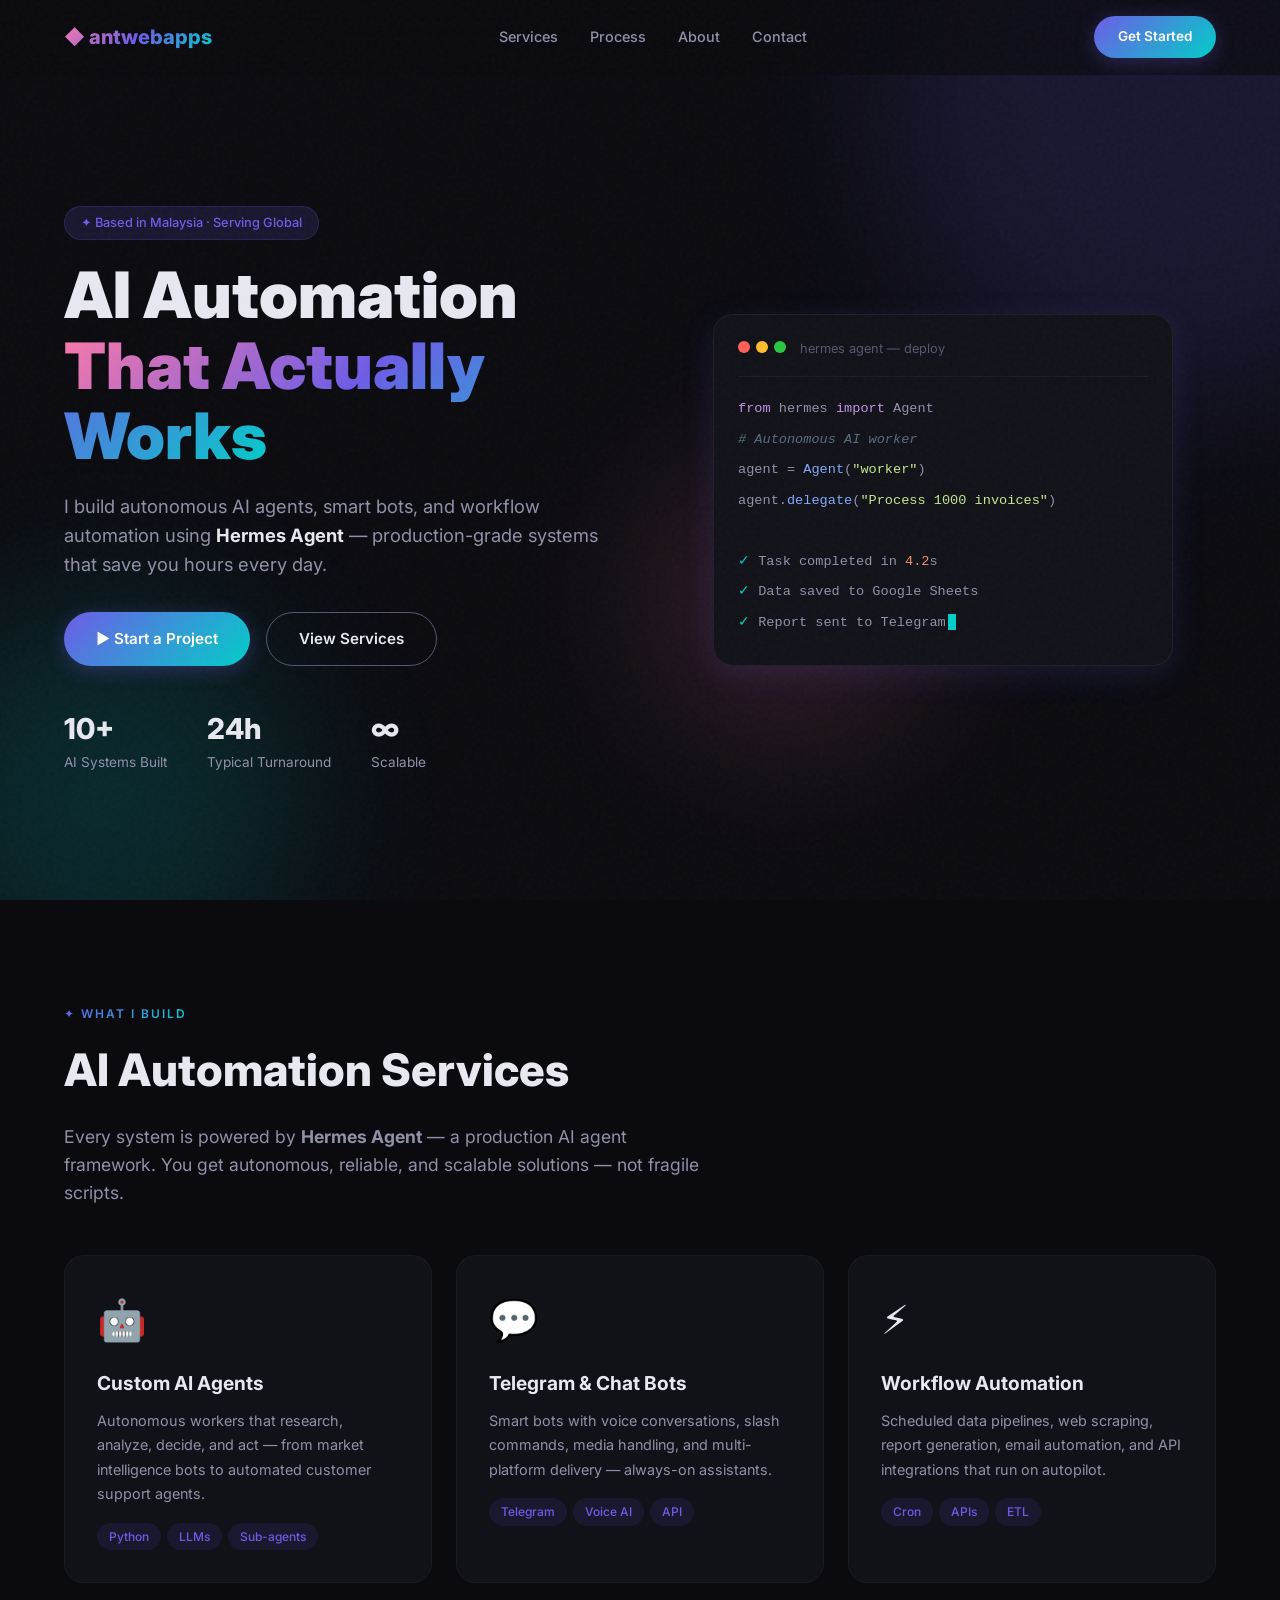
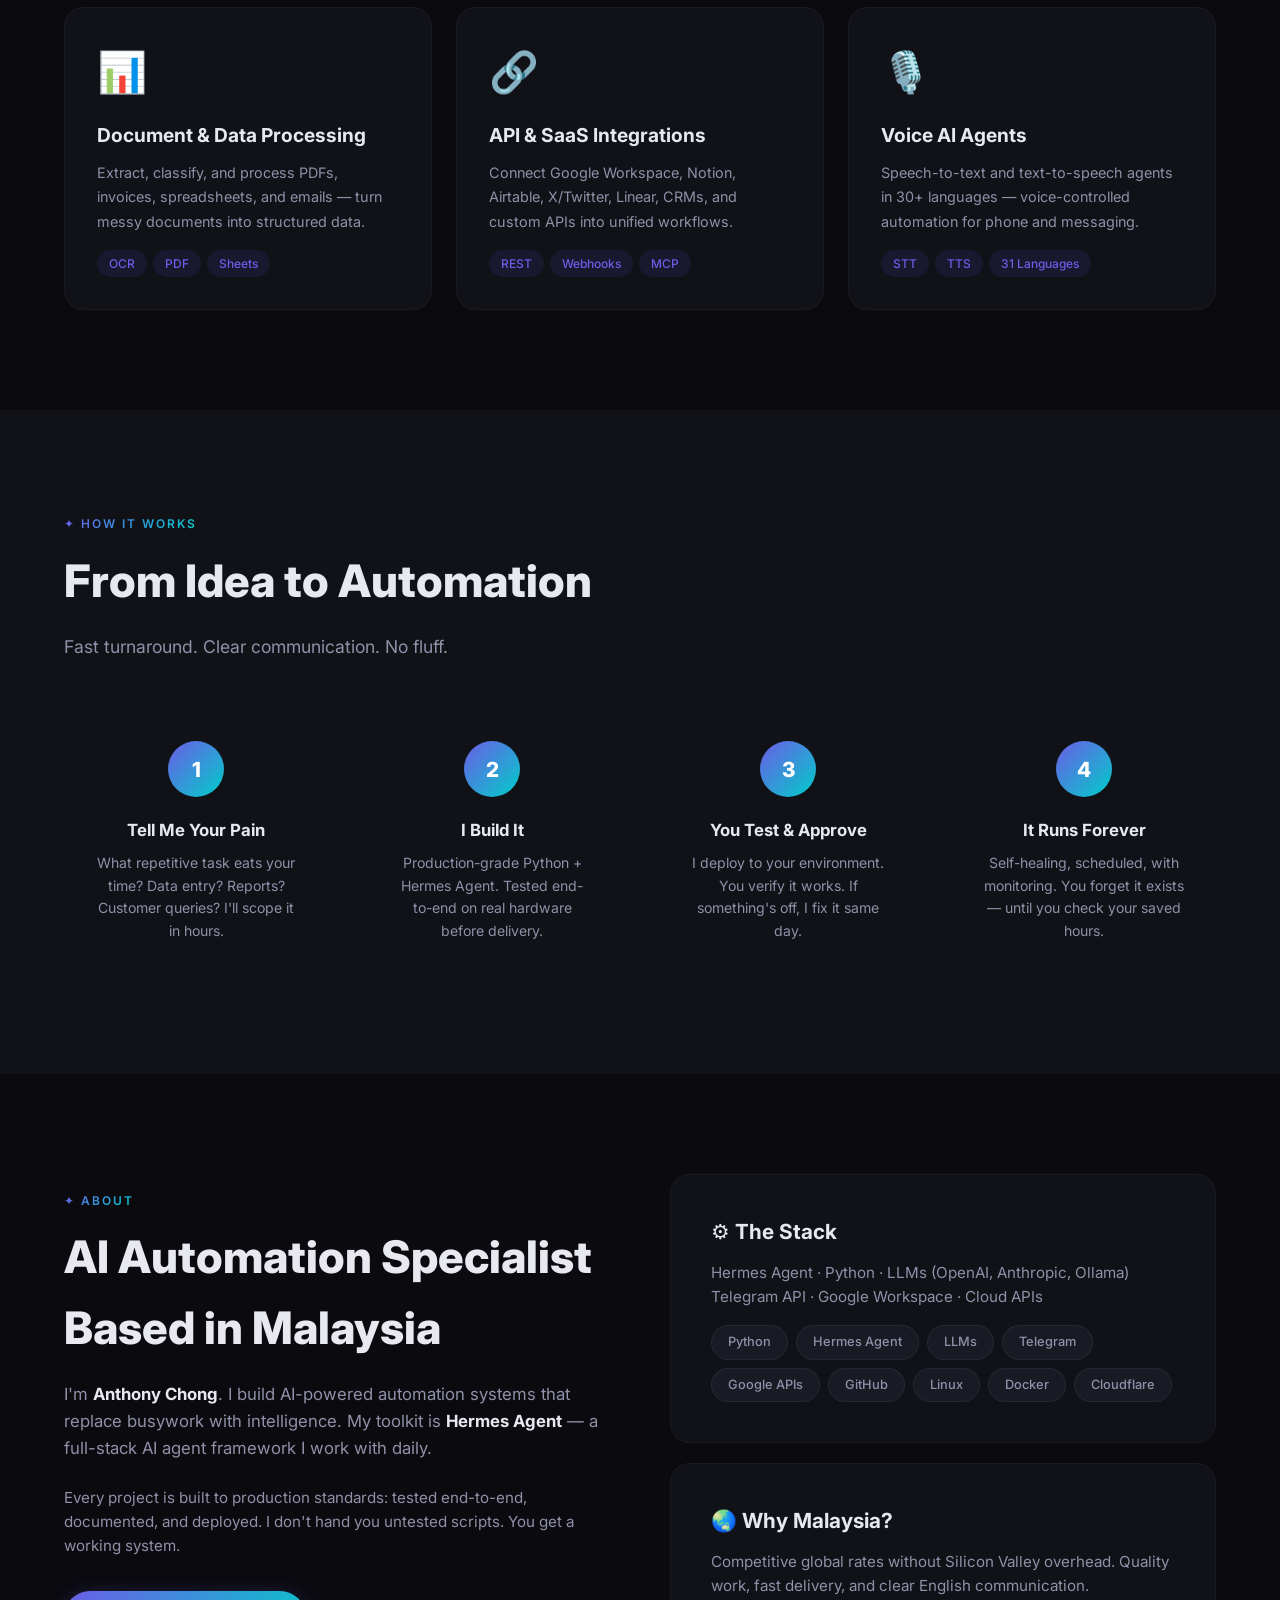
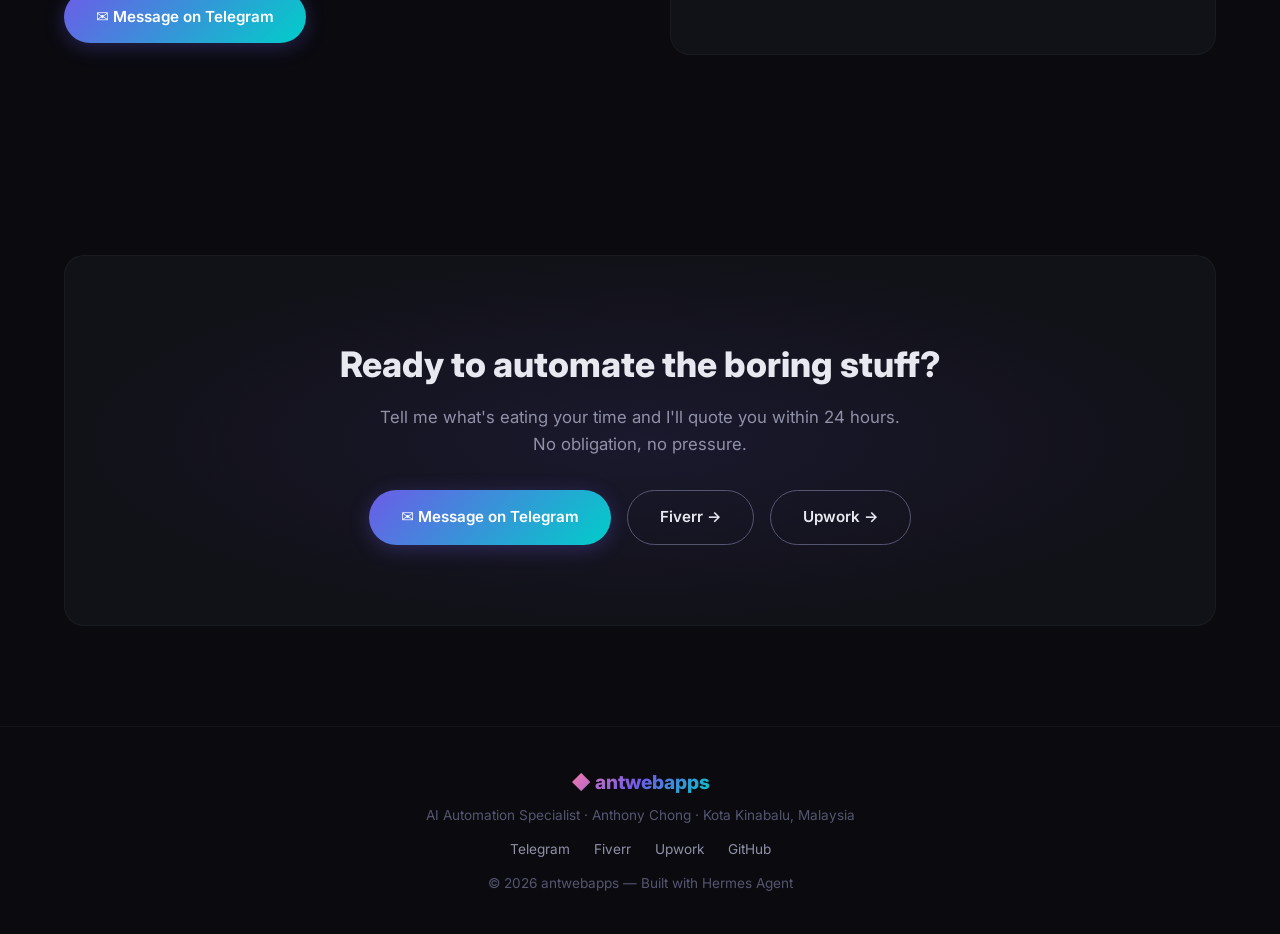
==== index.html @ 9f995110 "Initial commit: AI Automation Specialist portfolio" ====
<!DOCTYPE html>
<html lang="en">
<head>
    <meta charset="UTF-8" />
    <meta name="viewport" content="width=device-width, initial-scale=1.0" />
    <title>Anthony Chong | AI Automation Specialist</title>
    <meta name="description" content="AI Automation Specialist — Build custom AI agents, chatbots, voice bots, and workflow automation powered by Hermes Agent. Based in Malaysia." />
    <link rel="preconnect" href="https://fonts.googleapis.com" />
    <link href="https://fonts.googleapis.com/css2?family=Inter:wght@300;400;500;600;700;800;900&display=swap" rel="stylesheet" />
    <style>
        /* ─── Reset & Variables ─── */
        *,*::before,*::after{box-sizing:border-box;margin:0;padding:0}
        :root{
            --bg:#0a0a0f;
            --bg2:#111118;
            --bg3:#1a1a25;
            --accent:#6c5ce7;
            --accent2:#00cec9;
            --accent3:#fd79a8;
            --text:#e8e8f0;
            --text2:#9090a8;
            --text3:#555570;
            --grad:linear-gradient(135deg,var(--accent),var(--accent2));
            --grad2:linear-gradient(135deg,var(--accent3),var(--accent),var(--accent2));
            --radius:12px;
            --radius-lg:20px;
            --shadow:0 8px 32px rgba(108,92,231,.15);
        }
        html{scroll-behavior:smooth}
        body{
            font-family:'Inter',system-ui,-apple-system,sans-serif;
            background:var(--bg);
            color:var(--text);
            line-height:1.6;
            overflow-x:hidden;
        }

        /* ─── Noise overlay ─── */
        body::before{
            content:'';position:fixed;inset:0;
            background:url("data:image/svg+xml,%3Csvg viewBox='0 0 256 256' xmlns='http://www.w3.org/2000/svg'%3E%3Cfilter id='noise'%3E%3CfeTurbulence type='fractalNoise' baseFrequency='.9' numOctaves='4' stitchTiles='stitch'/%3E%3C/filter%3E%3Crect width='100%25' height='100%25' filter='url(%23noise)' opacity='.03'/%3E%3C/svg%3E");
            pointer-events:none;z-index:9999;
        }

        /* ─── Utilities ─── */
        .container{max-width:1200px;margin:0 auto;padding:0 24px}
        .section{padding:100px 0}
        .section-label{
            display:inline-block;
            font-size:.75rem;font-weight:600;letter-spacing:2px;text-transform:uppercase;
            background:var(--grad);-webkit-background-clip:text;-webkit-text-fill-color:transparent;
            margin-bottom:12px;
        }
        .section-title{font-size:clamp(1.8rem,4vw,2.8rem);font-weight:800;margin-bottom:16px}
        .section-sub{color:var(--text2);font-size:1.1rem;max-width:640px;margin-bottom:48px}
        .btn{
            display:inline-flex;align-items:center;gap:8px;
            padding:14px 32px;border-radius:50px;font-weight:600;font-size:.95rem;
            cursor:pointer;transition:all .3s ease;text-decoration:none;border:none;
        }
        .btn-primary{
            background:var(--grad);color:#fff;
            box-shadow:0 4px 20px rgba(108,92,231,.3);
        }
        .btn-primary:hover{transform:translateY(-2px);box-shadow:0 8px 30px rgba(108,92,231,.4)}
        .btn-outline{
            background:transparent;color:var(--text);border:1px solid var(--text3);
        }
        .btn-outline:hover{border-color:var(--accent);color:var(--accent)}

        /* ─── Nav ─── */
        nav{
            position:fixed;top:0;left:0;right:0;z-index:1000;
            padding:16px 0;transition:all .4s ease;
            background:rgba(10,10,15,.7);backdrop-filter:blur(20px);
            border-bottom:1px solid transparent;
        }
        nav.scrolled{border-bottom:1px solid rgba(255,255,255,.05);background:rgba(10,10,15,.9)}
        nav .container{display:flex;align-items:center;justify-content:space-between}
        .logo{font-size:1.25rem;font-weight:800;background:var(--grad2);-webkit-background-clip:text;-webkit-text-fill-color:transparent}
        .nav-links{display:flex;gap:32px;list-style:none}
        .nav-links a{color:var(--text2);text-decoration:none;font-size:.9rem;font-weight:500;transition:color .3s}
        .nav-links a:hover{color:var(--text)}
        @media(max-width:768px){
            .nav-links{display:none}
            .nav-cta{display:none}
        }

        /* ─── Hero ─── */
        .hero{
            min-height:100vh;display:flex;align-items:center;position:relative;
            overflow:hidden;padding-top:80px;
        }
        .hero-bg{
            position:absolute;inset:0;overflow:hidden;z-index:-1;
        }
        .hero-bg .orb{
            position:absolute;border-radius:50%;filter:blur(80px);opacity:.15;
            animation:float 20s ease-in-out infinite;
        }
        .hero-bg .orb:nth-child(1){
            width:600px;height:600px;background:var(--accent);
            top:-200px;right:-200px;animation-delay:0s;
        }
        .hero-bg .orb:nth-child(2){
            width:400px;height:400px;background:var(--accent2);
            bottom:-100px;left:-100px;animation-delay:-7s;
        }
        .hero-bg .orb:nth-child(3){
            width:300px;height:300px;background:var(--accent3);
            top:50%;left:50%;animation-delay:-14s;
        }
        @keyframes float{
            0%,100%{transform:translate(0,0) scale(1)}
            33%{transform:translate(30px,-30px) scale(1.1)}
            66%{transform:translate(-20px,20px) scale(.9)}
        }
        .hero-grid{display:grid;grid-template-columns:1fr 1fr;gap:60px;align-items:center}
        @media(max-width:900px){.hero-grid{grid-template-columns:1fr;text-align:center}}
        .hero-badge{
            display:inline-flex;align-items:center;gap:8px;
            padding:6px 16px;border-radius:50px;font-size:.8rem;font-weight:500;
            background:rgba(108,92,231,.15);color:var(--accent);border:1px solid rgba(108,92,231,.2);
            margin-bottom:20px;
        }
        .hero h1{font-size:clamp(2.2rem,5vw,4rem);font-weight:900;line-height:1.1;margin-bottom:20px}
        .hero h1 .highlight{background:var(--grad2);-webkit-background-clip:text;-webkit-text-fill-color:transparent}
        .hero p{color:var(--text2);font-size:1.15rem;max-width:540px;margin-bottom:32px}
        @media(max-width:900px){.hero p{margin-left:auto;margin-right:auto}}
        .hero-actions{display:flex;gap:16px;flex-wrap:wrap}
        @media(max-width:900px){.hero-actions{justify-content:center}}
        .hero-visual{position:relative;display:flex;justify-content:center}
        .code-window{
            background:var(--bg2);border-radius:var(--radius-lg);
            border:1px solid rgba(255,255,255,.06);
            padding:24px;width:100%;max-width:460px;
            box-shadow:var(--shadow);font-family:'JetBrains Mono',monospace;font-size:.85rem;
        }
        .code-window .dot{display:inline-block;width:12px;height:12px;border-radius:50%;margin-right:6px}
        .code-window .dot:nth-child(1){background:#ff5f57}
        .code-window .dot:nth-child(2){background:#febc2e}
        .code-window .dot:nth-child(3){background:#28c840}
        .code-header{display:flex;align-items:center;gap:8px;margin-bottom:20px;padding-bottom:16px;border-bottom:1px solid rgba(255,255,255,.05)}
        .code-line{color:var(--text2);margin-bottom:6px;line-height:1.8}
        .code-line .kw{color:#c792ea}
        .code-line .fn{color:#82aaff}
        .code-line .str{color:#c3e88d}
        .code-line .cm{color:#546e7a;font-style:italic}
        .code-line .num{color:#f78c6c}
        .cursor-blink{display:inline-block;width:8px;height:16px;background:var(--accent2);animation:blink 1s step-end infinite;vertical-align:text-bottom;margin-left:2px}
        @keyframes blink{50%{opacity:0}}
        .hero-stats{display:flex;gap:40px;margin-top:40px}
        @media(max-width:900px){.hero-stats{justify-content:center}}
        .stat-value{font-size:1.8rem;font-weight:800}
        .stat-label{color:var(--text2);font-size:.85rem}

        /* ─── Services ─── */
        .services-grid{display:grid;grid-template-columns:repeat(auto-fit,minmax(320px,1fr));gap:24px}
        .service-card{
            background:var(--bg2);border-radius:var(--radius-lg);
            border:1px solid rgba(255,255,255,.04);
            padding:32px;transition:all .4s ease;cursor:default;position:relative;overflow:hidden;
        }
        .service-card:hover{transform:translateY(-4px);border-color:rgba(108,92,231,.2);box-shadow:var(--shadow)}
        .service-card::before{
            content:'';position:absolute;top:0;left:0;right:0;height:3px;
            background:var(--grad);opacity:0;transition:opacity .4s;
        }
        .service-card:hover::before{opacity:1}
        .service-icon{font-size:2.5rem;margin-bottom:16px;display:block}
        .service-card h3{font-size:1.2rem;font-weight:700;margin-bottom:10px}
        .service-card p{color:var(--text2);font-size:.9rem;line-height:1.7}
        .service-tags{display:flex;flex-wrap:wrap;gap:6px;margin-top:16px}
        .service-tags span{
            padding:4px 12px;border-radius:50px;font-size:.75rem;font-weight:500;
            background:rgba(108,92,231,.1);color:var(--accent);
        }

        /* ─── Process ─── */
        .process-steps{display:grid;grid-template-columns:repeat(auto-fit,minmax(220px,1fr));gap:32px}
        .step{text-align:center;padding:32px}
        .step-num{
            width:56px;height:56px;border-radius:50%;display:flex;align-items:center;justify-content:center;
            margin:0 auto 20px;font-size:1.3rem;font-weight:800;
            background:var(--grad);color:#fff;
        }
        .step h3{font-weight:700;margin-bottom:8px;font-size:1.05rem}
        .step p{color:var(--text2);font-size:.88rem}

        /* ─── About ─── */
        .about-grid{display:grid;grid-template-columns:1fr 1fr;gap:60px;align-items:center}
        @media(max-width:900px){.about-grid{grid-template-columns:1fr}}
        .about-card{
            background:var(--bg2);border-radius:var(--radius-lg);
            border:1px solid rgba(255,255,255,.04);padding:40px;
        }
        .about-card h3{font-size:1.3rem;font-weight:700;margin-bottom:12px}
        .about-card p{color:var(--text2);margin-bottom:16px;font-size:.95rem}
        .tech-stack{display:flex;flex-wrap:wrap;gap:8px}
        .tech-stack span{
            padding:6px 16px;border-radius:50px;font-size:.8rem;font-weight:500;
            background:var(--bg3);color:var(--text2);border:1px solid rgba(255,255,255,.06);
        }

        /* ─── CTA ─── */
        .cta{
            background:var(--bg2);border-radius:var(--radius-lg);
            border:1px solid rgba(255,255,255,.04);padding:80px;text-align:center;
            position:relative;overflow:hidden;
        }
        .cta::before{
            content:'';position:absolute;inset:0;
            background:radial-gradient(ellipse at center, rgba(108,92,231,.1) 0%,transparent 70%);
        }
        .cta h2{font-size:clamp(1.5rem,3vw,2.2rem);font-weight:800;margin-bottom:12px;position:relative}
        .cta p{color:var(--text2);max-width:520px;margin:0 auto 32px;font-size:1.05rem;position:relative}
        .cta .btn{position:relative}

        /* ─── Footer ─── */
        footer{
            padding:40px 0;border-top:1px solid rgba(255,255,255,.04);
            text-align:center;
        }
        footer p{color:var(--text3);font-size:.85rem}
        .footer-links{display:flex;justify-content:center;gap:24px;margin-top:12px}
        .footer-links a{color:var(--text2);text-decoration:none;font-size:.85rem;transition:color .3s}
        .footer-links a:hover{color:var(--accent)}

        /* ─── Grid background ─── */
        .grid-bg{
            position:absolute;inset:0;z-index:-2;opacity:.03;
            background-image:
                linear-gradient(rgba(255,255,255,.1) 1px,transparent 1px),
                linear-gradient(90deg,rgba(255,255,255,.1) 1px,transparent 1px);
            background-size:60px 60px;
        }

        /* ─── Responsive ─── */
        @media(max-width:768px){
            .section{padding:60px 0}
            .hero h1{font-size:2rem}
            .hero-stats{flex-wrap:wrap;gap:24px}
            .cta{padding:40px 24px}
        }

        /* ─── Animations ─── */
        .fade-up{opacity:0;transform:translateY(30px);transition:all .6s ease}
        .fade-up.visible{opacity:1;transform:translateY(0)}
    </style>
</head>
<body>

<!-- ─── Nav ─── -->
<nav id="nav">
    <div class="container">
        <a href="#" class="logo">◆ antwebapps</a>
        <ul class="nav-links">
            <li><a href="#services">Services</a></li>
            <li><a href="#process">Process</a></li>
            <li><a href="#about">About</a></li>
            <li><a href="#contact">Contact</a></li>
        </ul>
        <a href="#contact" class="btn btn-primary nav-cta" style="padding:10px 24px;font-size:.85rem">Get Started</a>
    </div>
</nav>

<!-- ─── Hero ─── -->
<section class="hero" id="home">
    <div class="hero-bg">
        <div class="orb"></div>
        <div class="orb"></div>
        <div class="orb"></div>
    </div>
    <div class="grid-bg"></div>
    <div class="container hero-grid">
        <div>
            <div class="hero-badge">✦ Based in Malaysia · Serving Global</div>
            <h1>
                AI Automation<br>
                <span class="highlight">That Actually Works</span>
            </h1>
            <p>
                I build autonomous AI agents, smart bots, and workflow automation using 
                <strong style="color:var(--text)">Hermes Agent</strong> — production-grade 
                systems that save you hours every day.
            </p>
            <div class="hero-actions">
                <a href="#contact" class="btn btn-primary">▶ Start a Project</a>
                <a href="#services" class="btn btn-outline">View Services</a>
            </div>
            <div class="hero-stats">
                <div><div class="stat-value">10+</div><div class="stat-label">AI Systems Built</div></div>
                <div><div class="stat-value">24h</div><div class="stat-label">Typical Turnaround</div></div>
                <div><div class="stat-value">∞</div><div class="stat-label">Scalable</div></div>
            </div>
        </div>
        <div class="hero-visual">
            <div class="code-window">
                <div class="code-header">
                    <span><span class="dot"></span><span class="dot"></span><span class="dot"></span></span>
                    <span style="color:var(--text3);font-size:.8rem;font-family:Inter,sans-serif">hermes agent — deploy</span>
                </div>
                <div class="code-line"><span class="kw">from</span> hermes <span class="kw">import</span> Agent</div>
                <div class="code-line"><span class="cm"># Autonomous AI worker</span></div>
                <div class="code-line">agent = <span class="fn">Agent</span>(<span class="str">"worker"</span>)</div>
                <div class="code-line">agent.<span class="fn">delegate</span>(<span class="str">"Process 1000 invoices"</span>)</div>
                <div class="code-line">&nbsp;</div>
                <div class="code-line"><span class="kw" style="color:var(--accent2)">✓</span> Task completed in <span class="num">4.2</span>s</div>
                <div class="code-line"><span class="kw" style="color:var(--accent2)">✓</span> Data saved to Google Sheets</div>
                <div class="code-line"><span class="kw" style="color:var(--accent2)">✓</span> Report sent to Telegram<span class="cursor-blink"></span></div>
            </div>
        </div>
    </div>
</section>

<!-- ─── Services ─── -->
<section class="section" id="services">
    <div class="container">
        <span class="section-label">✦ What I Build</span>
        <h2 class="section-title">AI Automation Services</h2>
        <p class="section-sub">
            Every system is powered by <strong>Hermes Agent</strong> — a production AI agent framework. 
            You get autonomous, reliable, and scalable solutions — not fragile scripts.
        </p>
        <div class="services-grid">
            <div class="service-card fade-up">
                <span class="service-icon">🤖</span>
                <h3>Custom AI Agents</h3>
                <p>Autonomous workers that research, analyze, decide, and act — from market intelligence bots to automated customer support agents.</p>
                <div class="service-tags"><span>Python</span><span>LLMs</span><span>Sub-agents</span></div>
            </div>
            <div class="service-card fade-up">
                <span class="service-icon">💬</span>
                <h3>Telegram & Chat Bots</h3>
                <p>Smart bots with voice conversations, slash commands, media handling, and multi-platform delivery — always-on assistants.</p>
                <div class="service-tags"><span>Telegram</span><span>Voice AI</span><span>API</span></div>
            </div>
            <div class="service-card fade-up">
                <span class="service-icon">⚡</span>
                <h3>Workflow Automation</h3>
                <p>Scheduled data pipelines, web scraping, report generation, email automation, and API integrations that run on autopilot.</p>
                <div class="service-tags"><span>Cron</span><span>APIs</span><span>ETL</span></div>
            </div>
            <div class="service-card fade-up">
                <span class="service-icon">📊</span>
                <h3>Document & Data Processing</h3>
                <p>Extract, classify, and process PDFs, invoices, spreadsheets, and emails — turn messy documents into structured data.</p>
                <div class="service-tags"><span>OCR</span><span>PDF</span><span>Sheets</span></div>
            </div>
            <div class="service-card fade-up">
                <span class="service-icon">🔗</span>
                <h3>API & SaaS Integrations</h3>
                <p>Connect Google Workspace, Notion, Airtable, X/Twitter, Linear, CRMs, and custom APIs into unified workflows.</p>
                <div class="service-tags"><span>REST</span><span>Webhooks</span><span>MCP</span></div>
            </div>
            <div class="service-card fade-up">
                <span class="service-icon">🎙️</span>
                <h3>Voice AI Agents</h3>
                <p>Speech-to-text and text-to-speech agents in 30+ languages — voice-controlled automation for phone and messaging.</p>
                <div class="service-tags"><span>STT</span><span>TTS</span><span>31 Languages</span></div>
            </div>
        </div>
    </div>
</section>

<!-- ─── Process ─── -->
<section class="section" id="process" style="background:var(--bg2)">
    <div class="container">
        <span class="section-label">✦ How It Works</span>
        <h2 class="section-title">From Idea to Automation</h2>
        <p class="section-sub">
            Fast turnaround. Clear communication. No fluff.
        </p>
        <div class="process-steps">
            <div class="step fade-up">
                <div class="step-num">1</div>
                <h3>Tell Me Your Pain</h3>
                <p>What repetitive task eats your time? Data entry? Reports? Customer queries? I'll scope it in hours.</p>
            </div>
            <div class="step fade-up">
                <div class="step-num">2</div>
                <h3>I Build It</h3>
                <p>Production-grade Python + Hermes Agent. Tested end-to-end on real hardware before delivery.</p>
            </div>
            <div class="step fade-up">
                <div class="step-num">3</div>
                <h3>You Test & Approve</h3>
                <p>I deploy to your environment. You verify it works. If something's off, I fix it same day.</p>
            </div>
            <div class="step fade-up">
                <div class="step-num">4</div>
                <h3>It Runs Forever</h3>
                <p>Self-healing, scheduled, with monitoring. You forget it exists — until you check your saved hours.</p>
            </div>
        </div>
    </div>
</section>

<!-- ─── About ─── -->
<section class="section" id="about">
    <div class="container">
        <div class="about-grid">
            <div>
                <span class="section-label">✦ About</span>
                <h2 class="section-title" style="margin-bottom:16px">AI Automation Specialist<br>Based in Malaysia</h2>
                <p style="color:var(--text2);margin-bottom:24px;font-size:1.05rem">
                    I'm <strong style="color:var(--text)">Anthony Chong</strong>. I build AI-powered automation 
                    systems that replace busywork with intelligence. My toolkit is <strong style="color:var(--text)">Hermes Agent</strong> 
                    — a full-stack AI agent framework I work with daily.
                </p>
                <p style="color:var(--text2);margin-bottom:32px;font-size:.95rem">
                    Every project is built to production standards: tested end-to-end, documented, and deployed. 
                    I don't hand you untested scripts. You get a working system.
                </p>
                <a href="https://t.me/antwebapps" target="_blank" rel="noopener" class="btn btn-primary">✉ Message on Telegram</a>
            </div>
            <div>
                <div class="about-card">
                    <h3>⚙️ The Stack</h3>
                    <p>Hermes Agent · Python · LLMs (OpenAI, Anthropic, Ollama)<br>
                    Telegram API · Google Workspace · Cloud APIs</p>
                    <div class="tech-stack">
                        <span>Python</span>
                        <span>Hermes Agent</span>
                        <span>LLMs</span>
                        <span>Telegram</span>
                        <span>Google APIs</span>
                        <span>GitHub</span>
                        <span>Linux</span>
                        <span>Docker</span>
                        <span>Cloudflare</span>
                    </div>
                </div>
                <div class="about-card" style="margin-top:20px">
                    <h3>🌏 Why Malaysia?</h3>
                    <p>Competitive global rates without Silicon Valley overhead. Quality work, fast delivery, and 
                    clear English communication.</p>
                </div>
            </div>
        </div>
    </div>
</section>

<!-- ─── CTA ─── -->
<section class="section" id="contact">
    <div class="container">
        <div class="cta">
            <h2>Ready to automate the boring stuff?</h2>
            <p>Tell me what's eating your time and I'll quote you within 24 hours. No obligation, no pressure.</p>
            <div style="display:flex;gap:16px;justify-content:center;flex-wrap:wrap">
                <a href="https://t.me/antwebapps" target="_blank" rel="noopener" class="btn btn-primary">✉ Message on Telegram</a>
                <a href="https://www.fiverr.com/antkkds" target="_blank" rel="noopener" class="btn btn-outline">Fiverr →</a>
                <a href="https://www.upwork.com/freelancers/~antkkds" target="_blank" rel="noopener" class="btn btn-outline">Upwork →</a>
            </div>
        </div>
    </div>
</section>

<!-- ─── Footer ─── -->
<footer>
    <div class="container">
        <div style="display:flex;align-items:center;justify-content:center;gap:8px;margin-bottom:8px">
            <span style="font-size:1.2rem;font-weight:800;background:var(--grad2);-webkit-background-clip:text;-webkit-text-fill-color:transparent">◆ antwebapps</span>
        </div>
        <p>AI Automation Specialist · Anthony Chong · Kota Kinabalu, Malaysia</p>
        <div class="footer-links">
            <a href="https://t.me/antwebapps" target="_blank" rel="noopener">Telegram</a>
            <a href="https://www.fiverr.com/antkkds" target="_blank" rel="noopener">Fiverr</a>
            <a href="https://www.upwork.com/freelancers/~antkkds" target="_blank" rel="noopener">Upwork</a>
            <a href="https://github.com/antkkds" target="_blank" rel="noopener">GitHub</a>
        </div>
        <p style="margin-top:12px">© 2026 antwebapps — Built with Hermes Agent</p>
    </div>
</footer>

<script>
    // Nav scroll effect
    window.addEventListener('scroll',()=>{
        document.getElementById('nav').classList.toggle('scrolled',window.scrollY>50)
    });

    // Scroll animation
    const observer = new IntersectionObserver((entries)=>{
        entries.forEach(entry=>{
            if(entry.isIntersecting){
                entry.target.classList.add('visible');
            }
        });
    },{threshold:.1});

    document.querySelectorAll('.fade-up').forEach(el=>observer.observe(el));

    // Typewriter effect for extra flair
    document.querySelector('.code-window')?.addEventListener('mouseenter',function(){
        this.style.transform = 'scale(1.02)';
        this.style.transition = 'transform .3s ease';
    });
    document.querySelector('.code-window')?.addEventListener('mouseleave',function(){
        this.style.transform = 'scale(1)';
    });
</script>

</body>
</html>
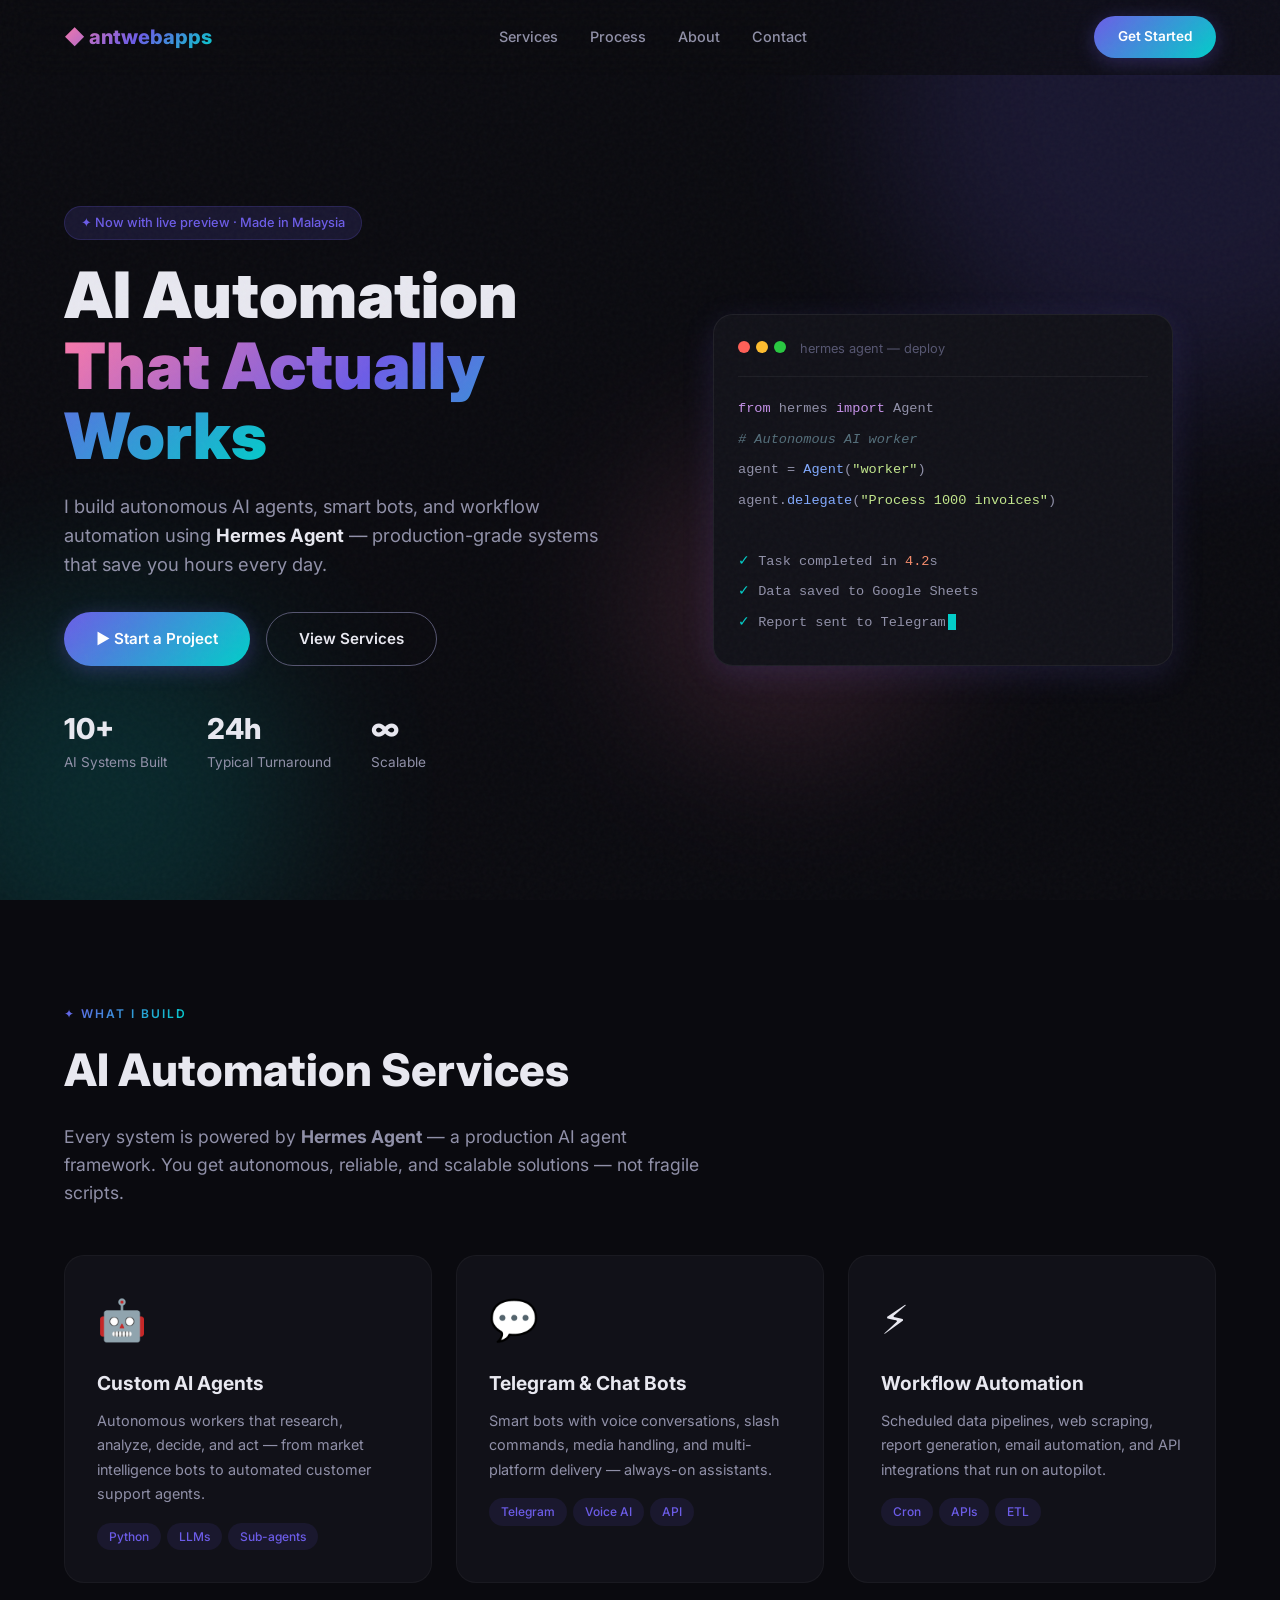
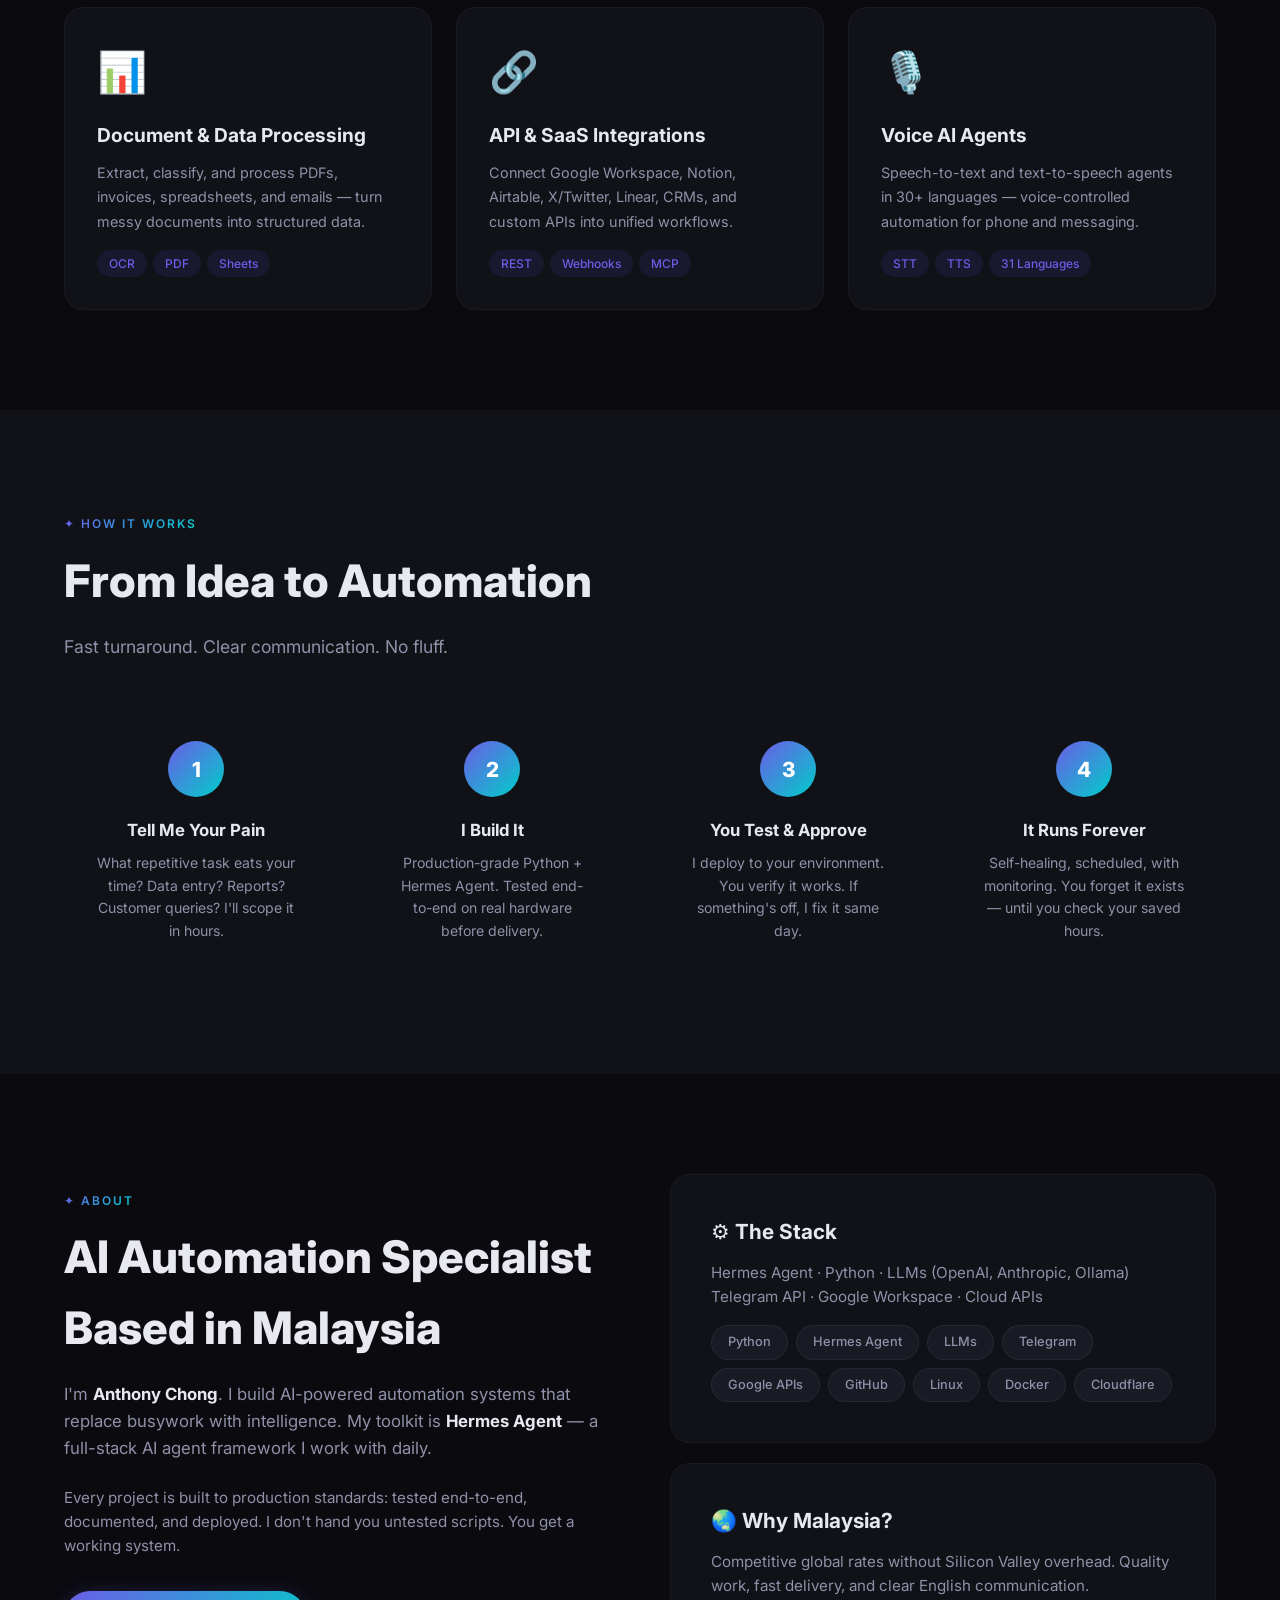
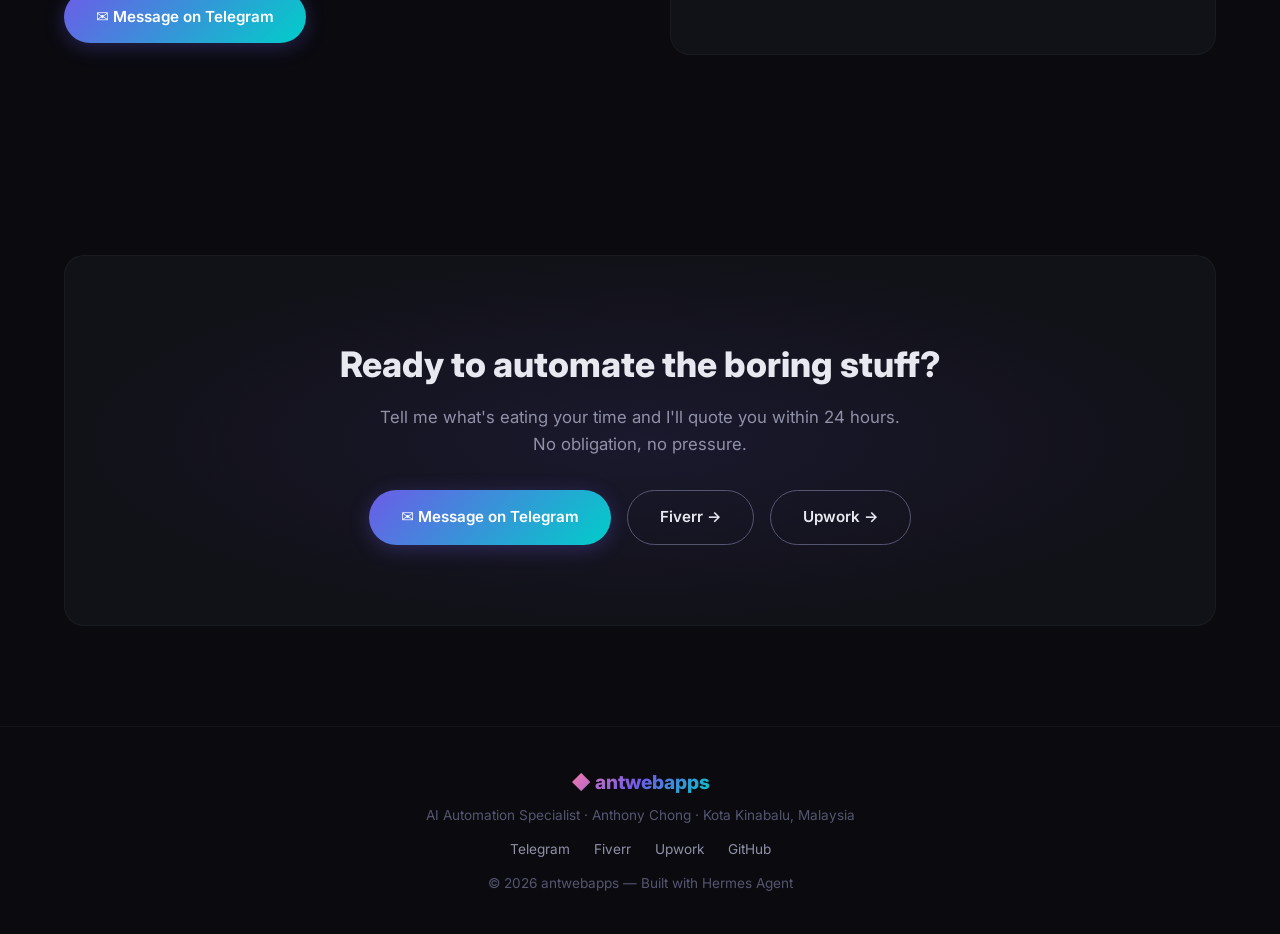
==== commit 8c41e86c: "Update temtemsabah build: Supabase Auth + client-side SDK" ====
--- a/index.html
+++ b/index.html
@@ -5,6 +5,7 @@
     <meta name="viewport" content="width=device-width, initial-scale=1.0" />
     <title>Anthony Chong | AI Automation Specialist</title>
     <meta name="description" content="AI Automation Specialist — Build custom AI agents, chatbots, voice bots, and workflow automation powered by Hermes Agent. Based in Malaysia." />
+    <link rel="icon" type="image/svg+xml" href="data:image/svg+xml,%3Csvg xmlns='http://www.w3.org/2000/svg' viewBox='0 0 32 32'%3E%3Cdefs%3E%3ClinearGradient id='g' x1='0%25' y1='0%25' x2='100%25' y2='100%25'%3E%3Cstop offset='0%25' style='stop-color:%236c5ce7'/%3E%3Cstop offset='100%25' style='stop-color:%2300cec9'/%3E%3C/linearGradient%3E%3C/defs%3E%3Crect width='32' height='32' rx='6' fill='%230a0a0f'/%3E%3Ctext x='16' y='22' font-family='Arial' font-size='18' font-weight='bold' fill='url(%23g)' text-anchor='middle'%3E◆%3C/text%3E%3C/svg%3E">
     <link rel="preconnect" href="https://fonts.googleapis.com" />
     <link href="https://fonts.googleapis.com/css2?family=Inter:wght@300;400;500;600;700;800;900&display=swap" rel="stylesheet" />
     <style>
@@ -274,7 +275,7 @@
     <div class="grid-bg"></div>
     <div class="container hero-grid">
         <div>
-            <div class="hero-badge">✦ Based in Malaysia · Serving Global</div>
+            <div class="hero-badge">✦ Now with live preview · Made in Malaysia</div>
             <h1>
                 AI Automation<br>
                 <span class="highlight">That Actually Works</span>
